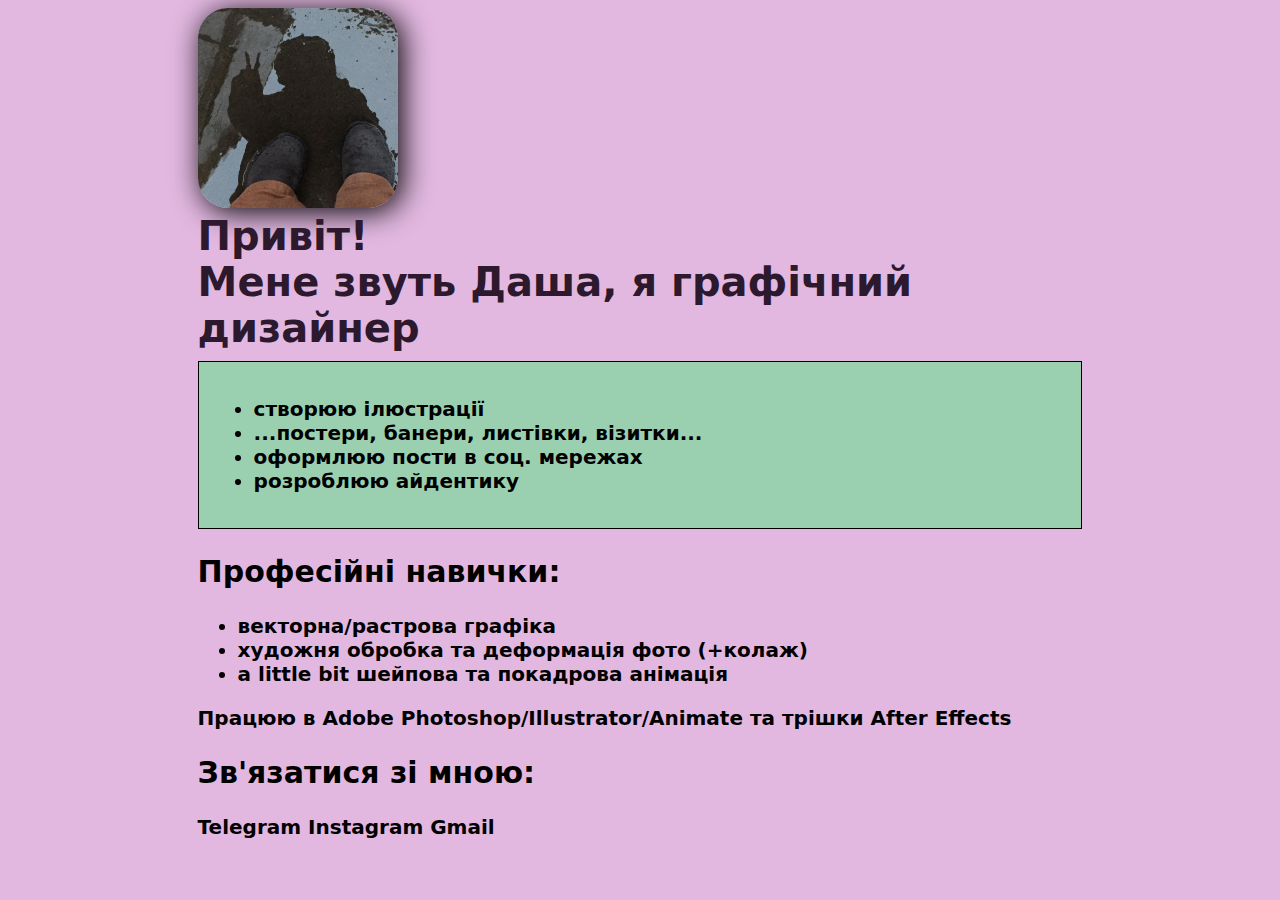
==== index.html @ 0edf74fd "deleted all unnecessary" ====
<!DOCTYPE html>
<html lang="en">
  <head>
    <meta charset="UTF-8" />
    <meta http-equiv="X-UA-Compatible" content="IE=edge" />
    <meta name="viewport" content="width=device-width, initial-scale=1.0" />
    <title>Дереко Дар'я. Портфоліо</title>
    <link rel="stylesheet" href="styles.css" />
  </head>
  <body>
    <div class="container">
      <div class="info">
        <img src="avatar.jpg" alt="Тут має бути дідькове фото" class="avatar" />
        <h1>Привіт!</h1>
        <h1>Мене звуть Даша, я графічний дизайнер</h1>
      </div>

      <div class="specialization">
        <ul>
          <li>створюю ілюстрації</li>
          <li>...постери, банери, листівки, візитки...</li>
          <li>оформлюю пости в соц. мережах</li>
          <li>розроблюю айдентику</li>
        </ul>
      </div>

      <h2>Професійні навички:</h2>
      <ul>
        <li>векторна/растрова графіка</li>
        <li>художня обробка та деформація фото (+колаж)</li>
        <li>a little bit шейпова та покадрова анімація</li>
      </ul>

      <p>
        Працюю в Adobe Photoshop/Illustrator/Animate та трішки After Effects
      </p>

      <div>
        <h2>Зв'язатися зі мною:</h2>
        <a href="https://t.me/daryadereko" target="_blank">Telegram</a>
        <a href="https://www.instagram.com/daryadereko/" target="_blank"
          >Instagram</a
        >
        <a href="d.dereko2003@gmail.com" target="_blank">Gmail</a>
      </div>
    </div>
  </body>
</html>
---- styles.css ----
@import url("https://fonts.googleapis.com/css2?family=Roboto&display=swap");

body {
  background-color: rgb(226, 184, 225);

  font-size: 20px;
  font-weight: bold;
  /* font-family: "Roboto", sans-serif; */
  font-family: system-ui, -apple-system, BlinkMacSystemFont, "Segoe UI", Roboto,
    Oxygen, Ubuntu, Cantarell, "Open Sans", "Helvetica Neue", sans-serif;
}

.avatar {
  width: 200px;
  border-radius: 30px;
  box-shadow: 4px 4px 30px rgba(0, 0, 0, 15);
}

.info h1 {
  color: rgb(45, 25, 45);
  margin: 0;
  font-style: normal;
  text-decoration: none;
  text-transform: none;
}

.container {
  max-width: 70%;
  margin: auto;
}

.specialization {
  background: rgb(154, 208, 176);
  padding: 15px;
  border: 1px solid black;
  border-bottom-style: solid;
  margin: 10px 0px;
}

a {
  color: black;
  text-decoration: none;
}

a:hover {
  color: rgb(123, 18, 113);
}
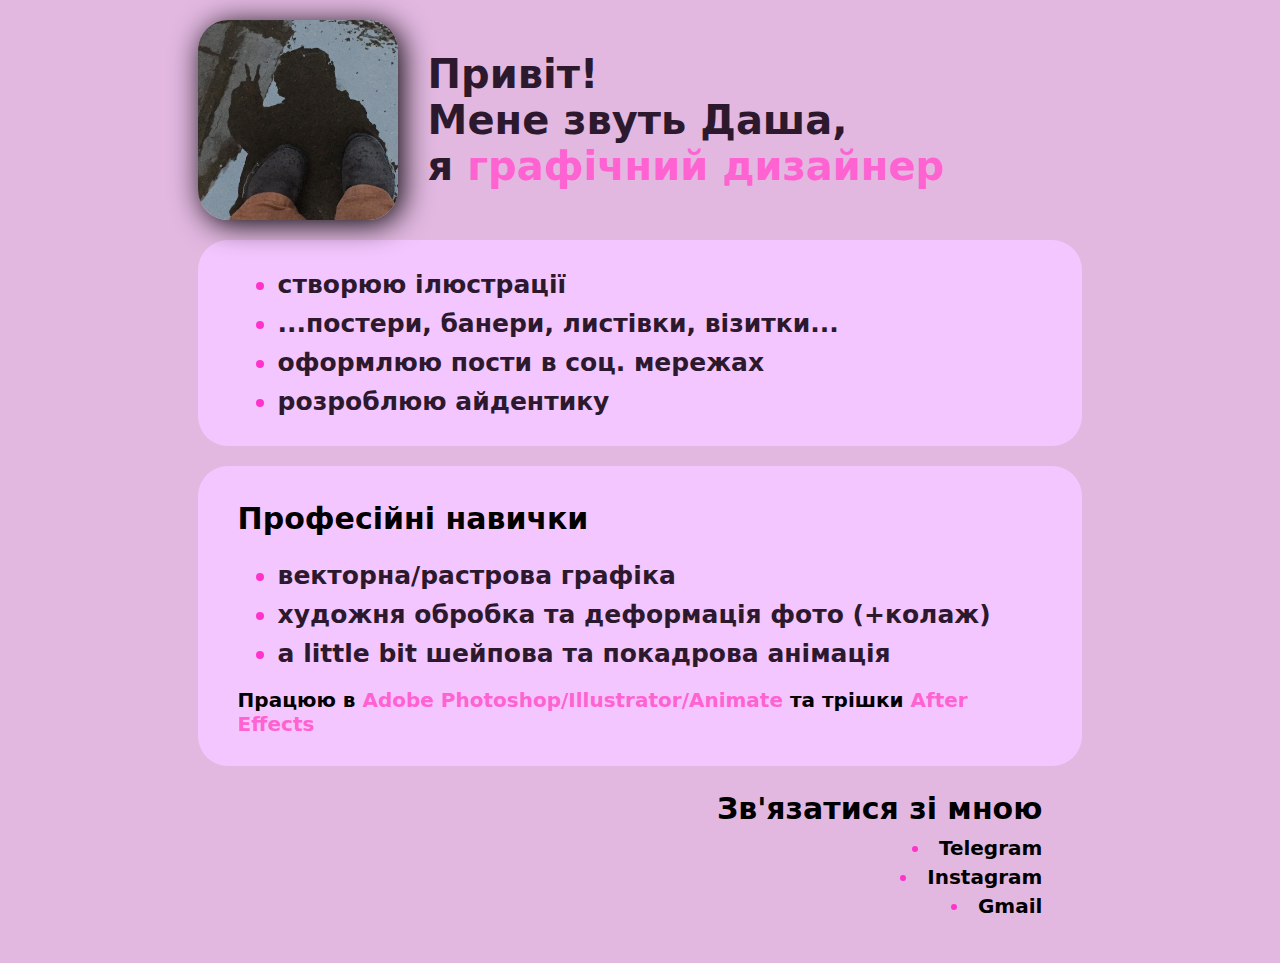
==== commit 020f1364: "/git commit -m "added favicon and modified some parts of code"" ====
--- a/index.html
+++ b/index.html
@@ -6,17 +6,28 @@
     <meta name="viewport" content="width=device-width, initial-scale=1.0" />
     <title>Дереко Дар'я. Портфоліо</title>
     <link rel="stylesheet" href="styles.css" />
+    <link type="image/x-icon" href="img/icon.ico" rel="icon" />
   </head>
   <body>
     <div class="container">
       <div class="info">
-        <img src="avatar.jpg" alt="Тут має бути дідькове фото" class="avatar" />
-        <h1>Привіт!</h1>
-        <h1>Мене звуть Даша, я графічний дизайнер</h1>
+        <img
+          src="img/avatar.jpg"
+          alt="Тут має бути дідькове фото"
+          class="avatar"
+        />
+
+        <div class="info-text">
+          <h1>
+            Привіт! <br />
+            Мене звуть Даша, <br />
+            я <span class="color-change">графічний дизайнер</span>
+          </h1>
+        </div>
       </div>
 
-      <div class="specialization">
-        <ul>
+      <div class="card">
+        <ul class="list">
           <li>створюю ілюстрації</li>
           <li>...постери, банери, листівки, візитки...</li>
           <li>оформлюю пости в соц. мережах</li>
@@ -24,24 +35,37 @@
         </ul>
       </div>
 
-      <h2>Професійні навички:</h2>
-      <ul>
-        <li>векторна/растрова графіка</li>
-        <li>художня обробка та деформація фото (+колаж)</li>
-        <li>a little bit шейпова та покадрова анімація</li>
-      </ul>
+      <div class="card">
+        <h2>Професійні навички</h2>
+        <ul class="list">
+          <li>векторна/растрова графіка</li>
+          <li>художня обробка та деформація фото (+колаж)</li>
+          <li>a little bit шейпова та покадрова анімація</li>
+        </ul>
 
-      <p>
-        Працюю в Adobe Photoshop/Illustrator/Animate та трішки After Effects
-      </p>
+        <p>
+          Працюю в
+          <span class="color-change">Adobe Photoshop/Illustrator/Animate</span>
+          та трішки
+          <span class="color-change">After Effects</span>
+        </p>
+      </div>
 
-      <div>
-        <h2>Зв'язатися зі мною:</h2>
-        <a href="https://t.me/daryadereko" target="_blank">Telegram</a>
-        <a href="https://www.instagram.com/daryadereko/" target="_blank"
-          >Instagram</a
-        >
-        <a href="d.dereko2003@gmail.com" target="_blank">Gmail</a>
+      <div class="contact">
+        <!-- <div class="card"> -->
+        <h2>Зв'язатися зі мною</h2>
+        <ul class="contact-list">
+          <li>
+            <a href="https://t.me/daryadereko" target="_blank">Telegram</a>
+          </li>
+          <li>
+            <a href="https://www.instagram.com/daryadereko/" target="_blank"
+              >Instagram</a
+            >
+          </li>
+          <li><a href="d.dereko2003@gmail.com" target="_blank">Gmail</a></li>
+        </ul>
+        <!-- </div> -->
       </div>
     </div>
   </body>
--- a/styles.css
+++ b/styles.css
@@ -4,7 +4,7 @@
   background-color: rgb(226, 184, 225);
 
   font-size: 20px;
-  font-weight: bold;
+  font-weight: bolder;
   /* font-family: "Roboto", sans-serif; */
   font-family: system-ui, -apple-system, BlinkMacSystemFont, "Segoe UI", Roboto,
     Oxygen, Ubuntu, Cantarell, "Open Sans", "Helvetica Neue", sans-serif;
@@ -16,12 +16,23 @@
   box-shadow: 4px 4px 30px rgba(0, 0, 0, 15);
 }
 
+.info {
+  display: flex;
+  margin-top: 20px;
+  margin-bottom: 20px;
+}
+
 .info h1 {
   color: rgb(45, 25, 45);
   margin: 0;
   font-style: normal;
   text-decoration: none;
   text-transform: none;
+}
+
+.info-text {
+  margin: auto;
+  margin-left: 30px;
 }
 
 .container {
@@ -37,11 +48,60 @@
   margin: 10px 0px;
 }
 
+.card {
+  background: rgb(244, 198, 255);
+  padding: 10px 40px;
+  margin-bottom: 20px;
+  border-radius: 30px;
+  /* box-shadow: 0.1px 0.1px 10px rgba(0, 0, 0, 15); */
+}
+
 a {
   color: black;
   text-decoration: none;
 }
 
 a:hover {
-  color: rgb(123, 18, 113);
+  color: #ff33cc;
 }
+
+.list {
+  padding: 0px 40px;
+  color: rgb(45, 25, 45);
+}
+
+.list li {
+  margin-bottom: 10px;
+  font-size: 25px;
+}
+
+li::marker {
+  color: #ff33cc;
+}
+
+.contact {
+  padding-right: 40px;
+  margin-bottom: 40px;
+}
+
+.contact h2 {
+  text-align: right;
+  margin-bottom: 10px;
+}
+
+.contact ul {
+  display: table;
+  list-style-position: inside;
+  text-align: right;
+  margin: auto;
+  margin-right: 0;
+  /* list-style-image: url("tg.png"); */
+}
+
+.contact li {
+  padding-bottom: 5px;
+}
+
+.color-change {
+  color: #ff62d1;
+}
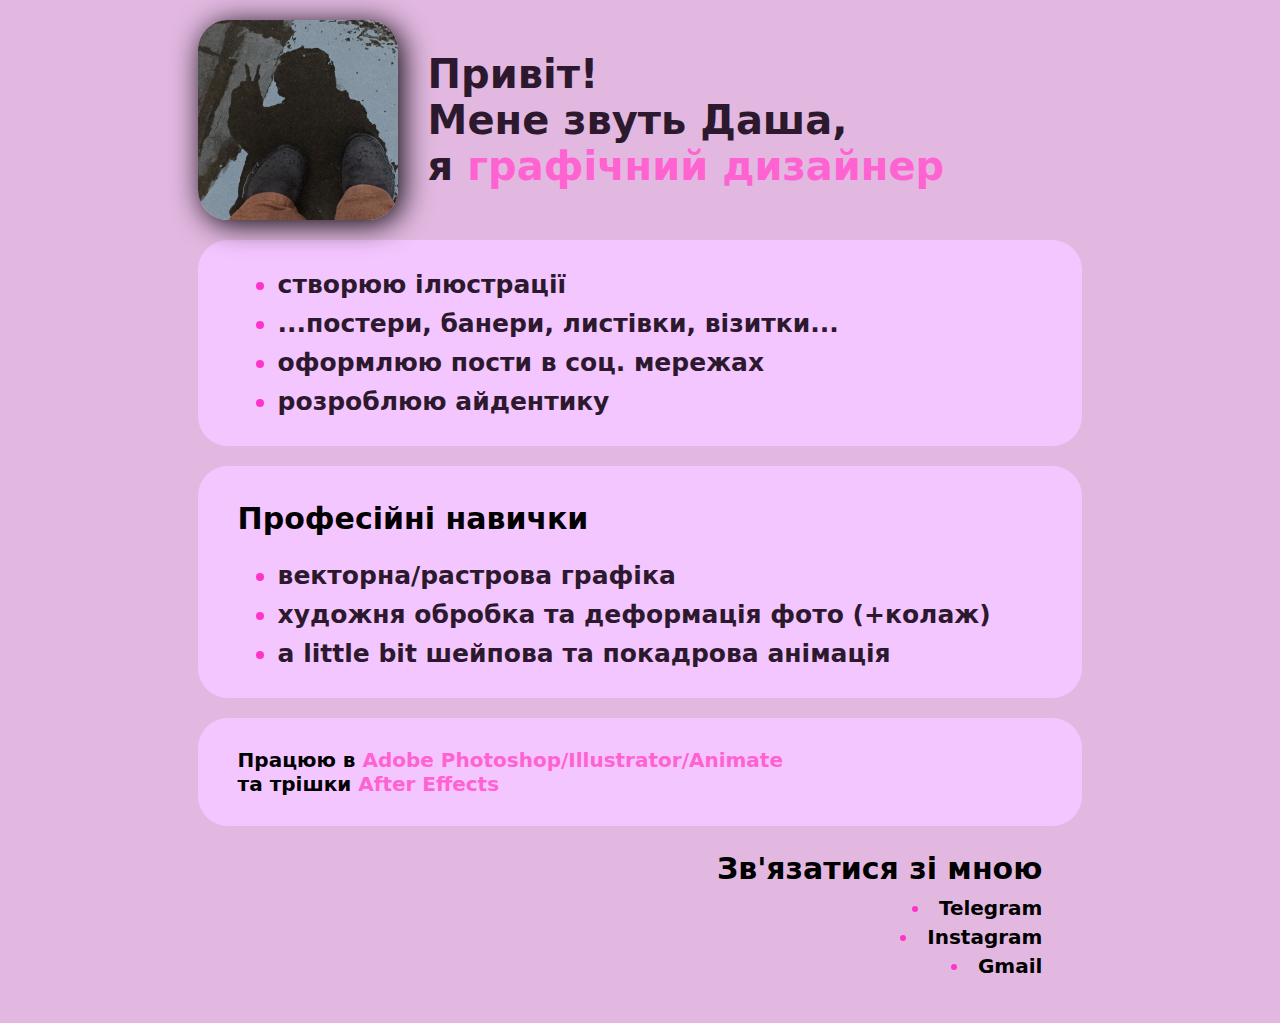
==== commit 781ff97b: "mobile adaptation 1.1" ====
--- a/index.html
+++ b/index.html
@@ -42,10 +42,12 @@
           <li>художня обробка та деформація фото (+колаж)</li>
           <li>a little bit шейпова та покадрова анімація</li>
         </ul>
-
+      </div>
+      <div class="card">
         <p>
           Працюю в
-          <span class="color-change">Adobe Photoshop/Illustrator/Animate</span>
+          <span class="color-change">Adobe Photoshop/Illustrator/Animate</span
+          ><br />
           та трішки
           <span class="color-change">After Effects</span>
         </p>
--- a/styles.css
+++ b/styles.css
@@ -105,3 +105,25 @@
 .color-change {
   color: #ff62d1;
 }
+
+@media (max-width: 700px) {
+  body {
+    font-size: medium;
+  }
+  .info {
+    text-align: center;
+    display: block;
+  }
+  .container {
+    max-width: 90%;
+  }
+  .list li {
+    font-size: 20px;
+  }
+  .card {
+    padding: 5px 20px;
+  }
+  .card h2 {
+    text-align: center;
+  }
+}
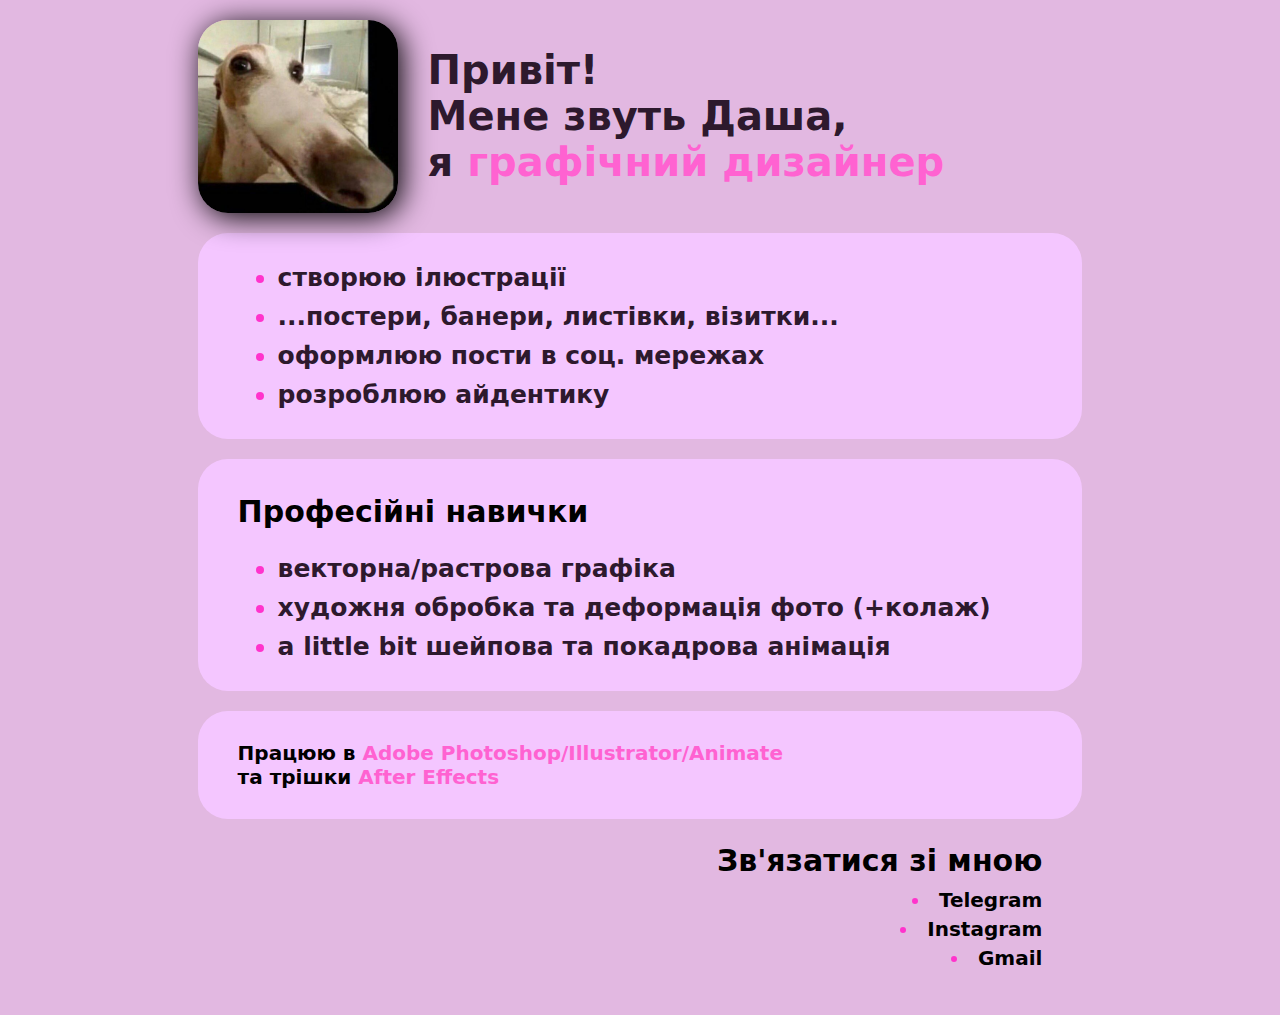
==== commit 4ae3086d: "mobile adaptation 1.2" ====
--- a/index.html
+++ b/index.html
@@ -12,7 +12,7 @@
     <div class="container">
       <div class="info">
         <img
-          src="img/avatar.jpg"
+          src="img/avatar1.jpg"
           alt="Тут має бути дідькове фото"
           class="avatar"
         />
--- a/styles.css
+++ b/styles.css
@@ -2,10 +2,8 @@
 
 body {
   background-color: rgb(226, 184, 225);
-
   font-size: 20px;
   font-weight: bolder;
-  /* font-family: "Roboto", sans-serif; */
   font-family: system-ui, -apple-system, BlinkMacSystemFont, "Segoe UI", Roboto,
     Oxygen, Ubuntu, Cantarell, "Open Sans", "Helvetica Neue", sans-serif;
 }
@@ -106,9 +104,12 @@
   color: #ff62d1;
 }
 
-@media (max-width: 700px) {
+@media (max-width: 500px) {
   body {
     font-size: medium;
+  }
+  .avatar {
+    width: 50%;
   }
   .info {
     text-align: center;
@@ -126,4 +127,9 @@
   .card h2 {
     text-align: center;
   }
+  .info-text {
+    margin: auto;
+    margin-left: 0px;
+    margin-top: 15px;
+  }
 }
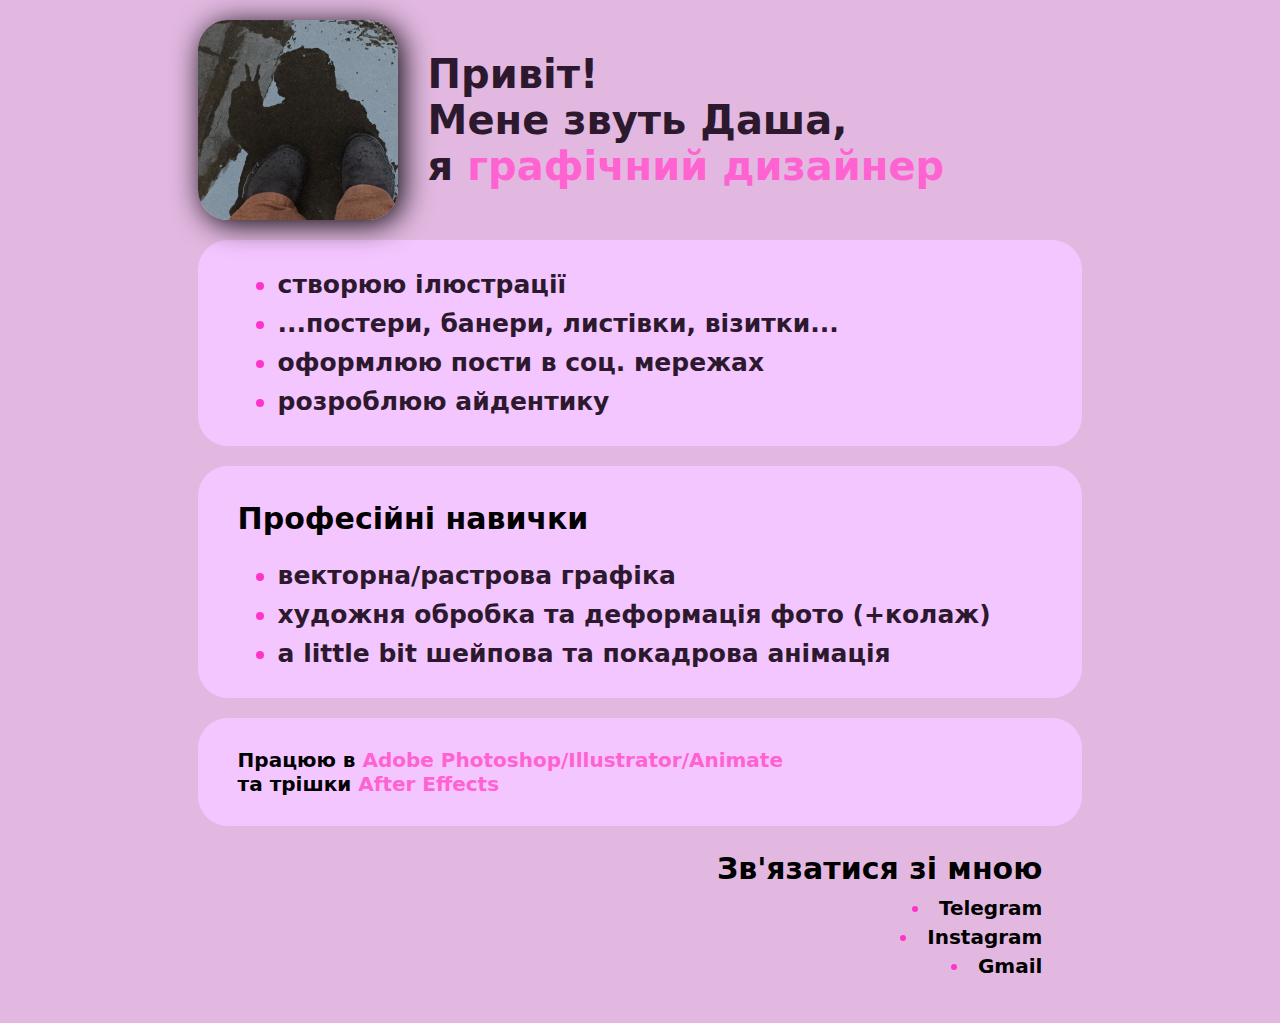
==== commit dc016e09: "changing avatar" ====
--- a/index.html
+++ b/index.html
@@ -12,7 +12,7 @@
     <div class="container">
       <div class="info">
         <img
-          src="img/avatar1.jpg"
+          src="img/avatar.jpg"
           alt="Тут має бути дідькове фото"
           class="avatar"
         />
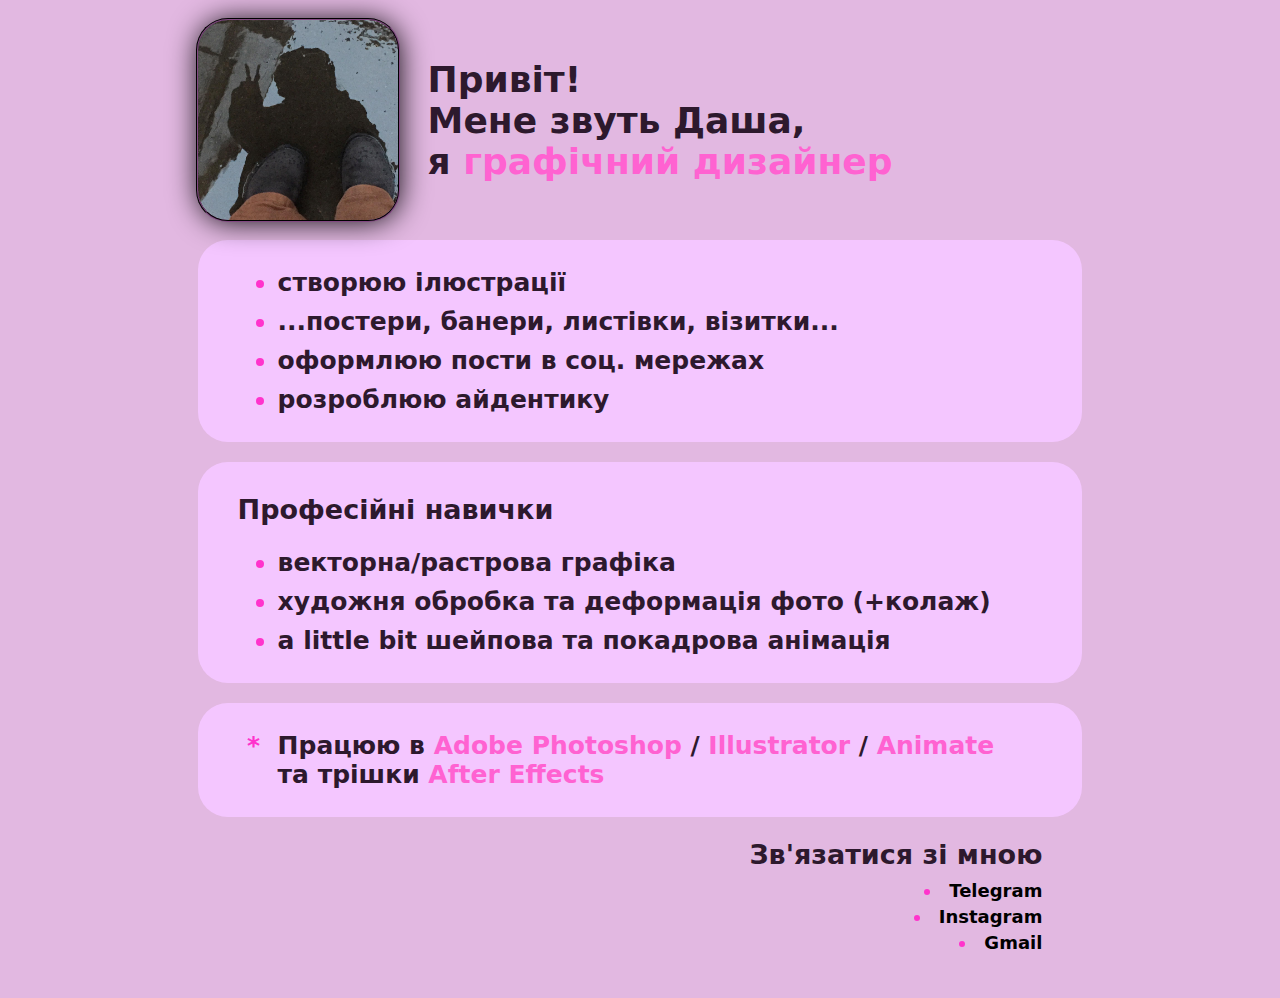
==== commit 9b03f84d: "mobile adaptation 1.3" ====
--- a/index.html
+++ b/index.html
@@ -44,17 +44,19 @@
         </ul>
       </div>
       <div class="card">
-        <p>
-          Працюю в
-          <span class="color-change">Adobe Photoshop/Illustrator/Animate</span
-          ><br />
-          та трішки
-          <span class="color-change">After Effects</span>
-        </p>
+        <ul class="list modify-list">
+          <li>
+            Працюю в
+            <span class="color-change">Adobe Photoshop</span> /
+            <span class="color-change">Illustrator</span> /
+            <span class="color-change">Animate</span><br />
+            та трішки
+            <span class="color-change">After Effects</span>
+          </li>
+        </ul>
       </div>
 
       <div class="contact">
-        <!-- <div class="card"> -->
         <h2>Зв'язатися зі мною</h2>
         <ul class="contact-list">
           <li>
@@ -67,7 +69,6 @@
           </li>
           <li><a href="d.dereko2003@gmail.com" target="_blank">Gmail</a></li>
         </ul>
-        <!-- </div> -->
       </div>
     </div>
   </body>
--- a/styles.css
+++ b/styles.css
@@ -2,7 +2,7 @@
 
 body {
   background-color: rgb(226, 184, 225);
-  font-size: 20px;
+  font-size: 2vh;
   font-weight: bolder;
   font-family: system-ui, -apple-system, BlinkMacSystemFont, "Segoe UI", Roboto,
     Oxygen, Ubuntu, Cantarell, "Open Sans", "Helvetica Neue", sans-serif;
@@ -11,7 +11,10 @@
 .avatar {
   width: 200px;
   border-radius: 30px;
-  box-shadow: 4px 4px 30px rgba(0, 0, 0, 15);
+  box-shadow: 1px 1px 30px rgba(0, 0, 0, 15);
+  outline-style: groove;
+  outline-width: 0.15rem;
+  outline-color: rgb(45, 25, 45);
 }
 
 .info {
@@ -38,19 +41,12 @@
   margin: auto;
 }
 
-.specialization {
-  background: rgb(154, 208, 176);
-  padding: 15px;
-  border: 1px solid black;
-  border-bottom-style: solid;
-  margin: 10px 0px;
-}
-
 .card {
   background: rgb(244, 198, 255);
   padding: 10px 40px;
   margin-bottom: 20px;
   border-radius: 30px;
+  color: rgb(45, 25, 45);
   /* box-shadow: 0.1px 0.1px 10px rgba(0, 0, 0, 15); */
 }
 
@@ -71,15 +67,22 @@
 .list li {
   margin-bottom: 10px;
   font-size: 25px;
+  word-break: normal;
 }
 
 li::marker {
   color: #ff33cc;
 }
 
+.modify-list {
+  list-style-type: "*  ";
+  list-style-position: outside;
+}
+
 .contact {
   padding-right: 40px;
   margin-bottom: 40px;
+  color: rgb(45, 25, 45);
 }
 
 .contact h2 {
@@ -98,6 +101,7 @@
 
 .contact li {
   padding-bottom: 5px;
+  color: rgb(45, 25, 45);
 }
 
 .color-change {
@@ -122,7 +126,7 @@
     font-size: 20px;
   }
   .card {
-    padding: 5px 20px;
+    padding: 5px 10px;
   }
   .card h2 {
     text-align: center;
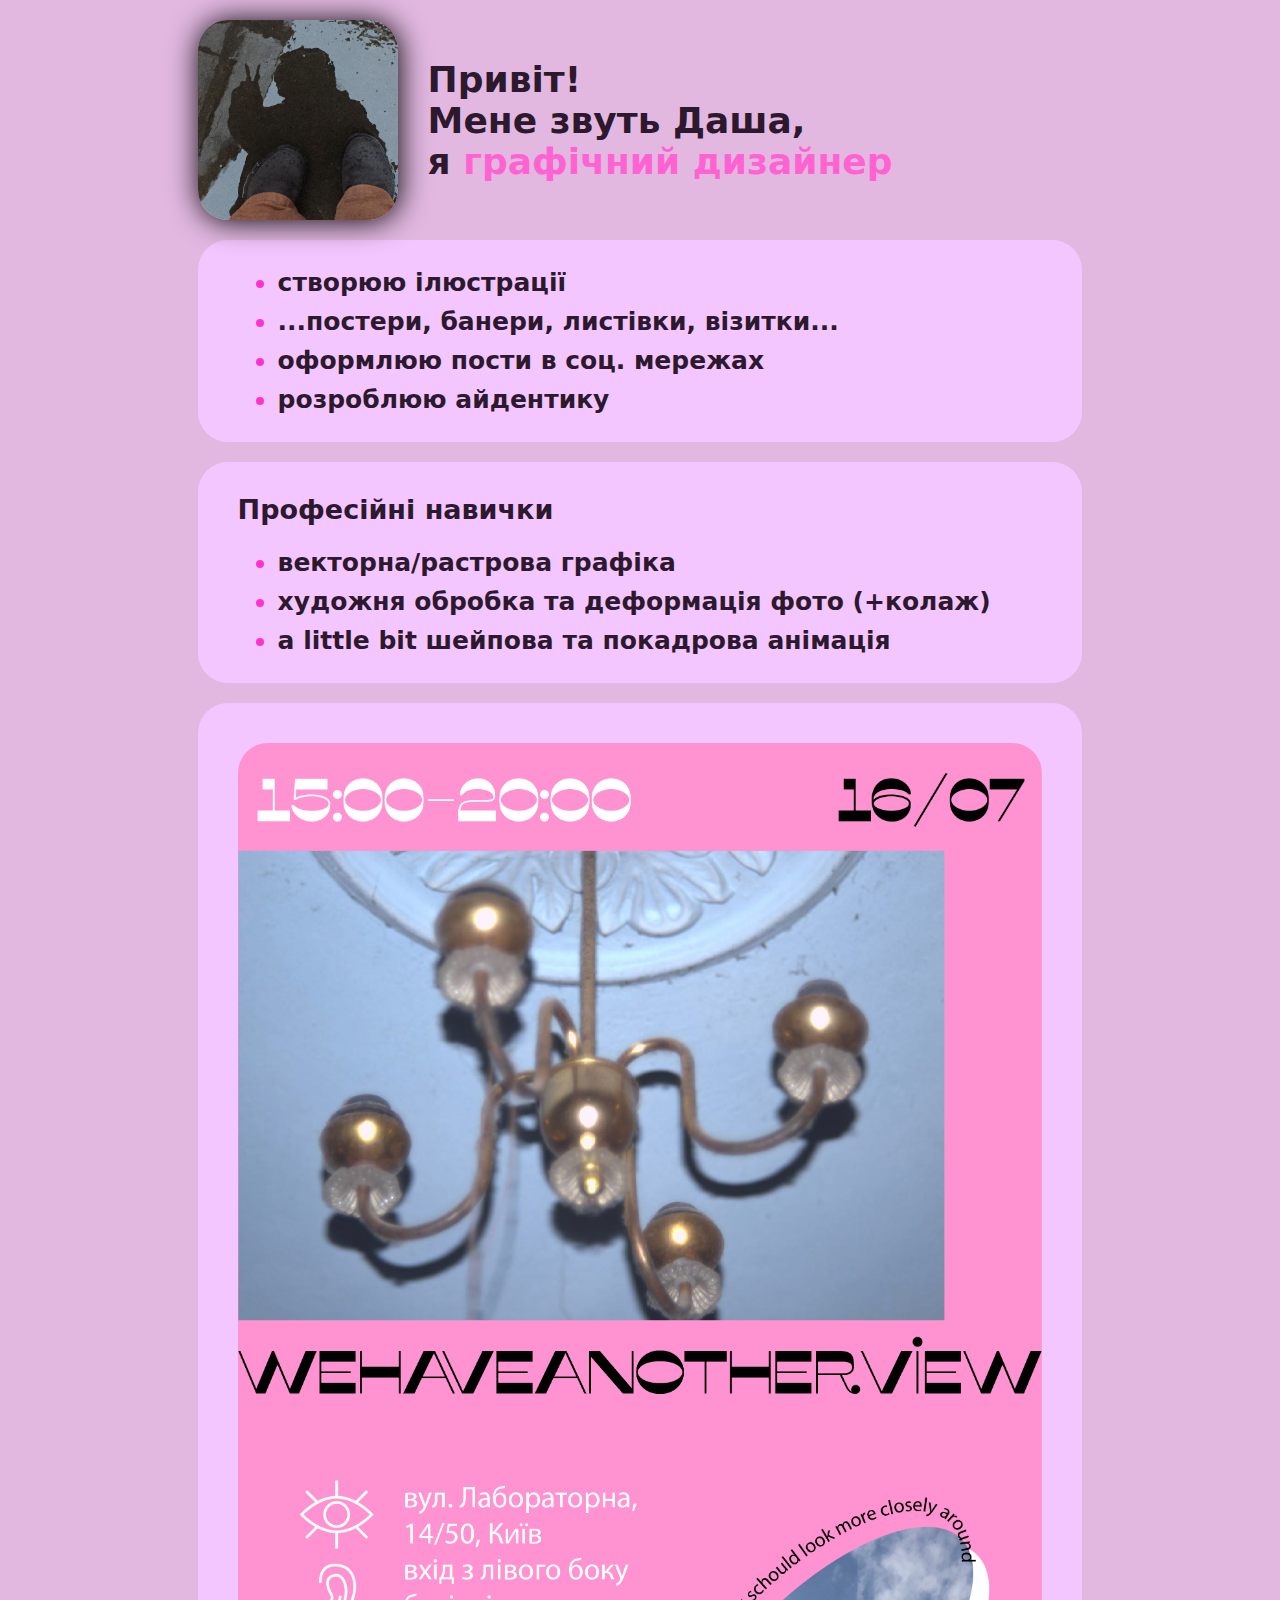
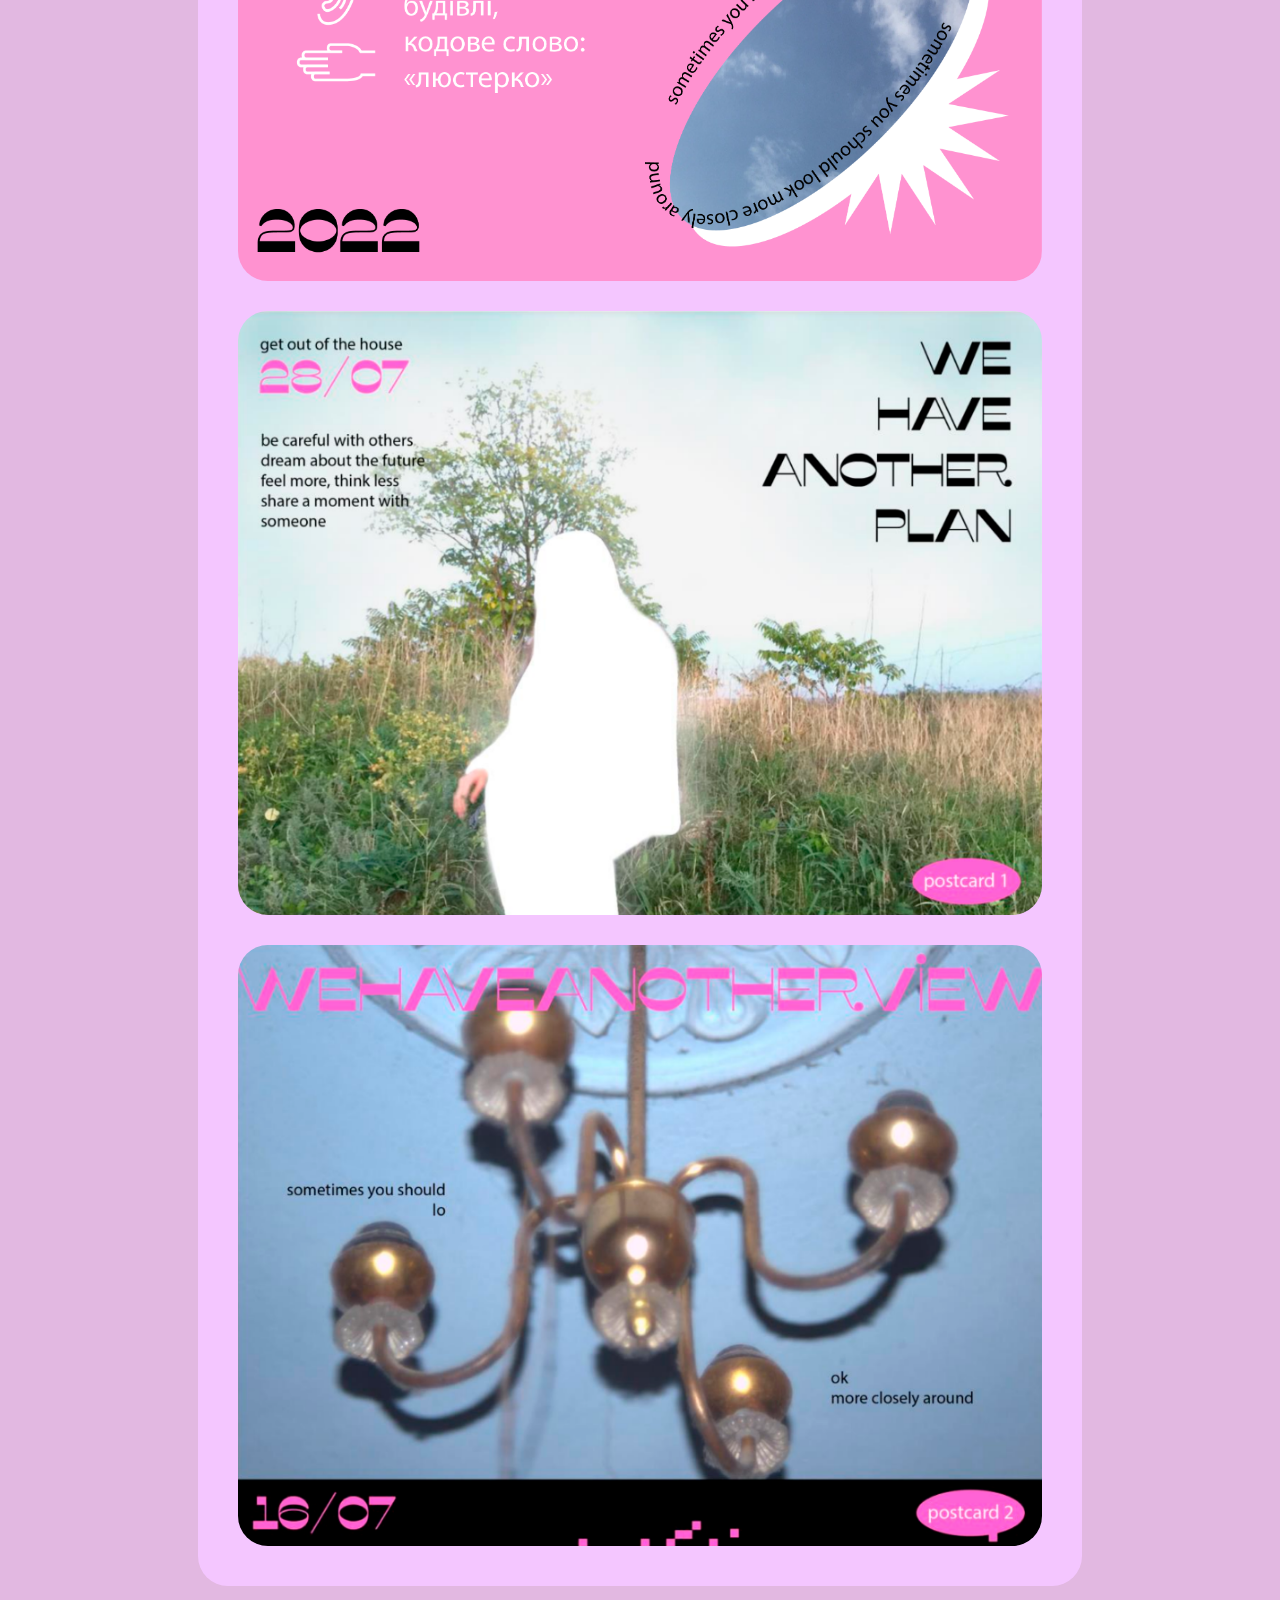
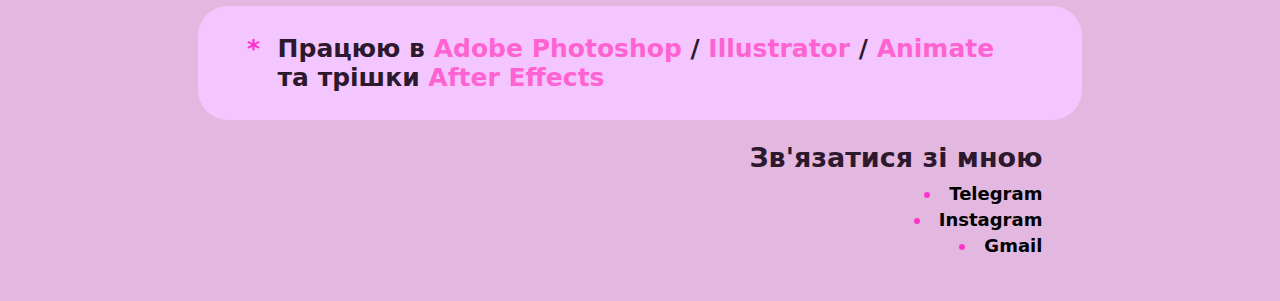
==== commit 7c5a07d9: "adding examples of work" ====
--- a/index.html
+++ b/index.html
@@ -43,6 +43,13 @@
           <li>a little bit шейпова та покадрова анімація</li>
         </ul>
       </div>
+
+      <div class="card">
+        <img src="img/ref1.png" alt="reference work 1" class="references" />
+        <img src="img/ref2.png" alt="reference work 2" class="references" />
+        <img src="img/ref3.png" alt="reference work 3" class="references" />
+      </div>
+
       <div class="card">
         <ul class="list modify-list">
           <li>
--- a/styles.css
+++ b/styles.css
@@ -12,9 +12,6 @@
   width: 200px;
   border-radius: 30px;
   box-shadow: 1px 1px 30px rgba(0, 0, 0, 15);
-  outline-style: groove;
-  outline-width: 0.15rem;
-  outline-color: rgb(45, 25, 45);
 }
 
 .info {
@@ -48,6 +45,15 @@
   border-radius: 30px;
   color: rgb(45, 25, 45);
   /* box-shadow: 0.1px 0.1px 10px rgba(0, 0, 0, 15); */
+}
+
+.references {
+  display: grid;
+  grid-template-columns: repeat(auto-fit, minmax(100px, 1fr));
+  grid-template-rows: repeat(2, 1fr);
+  width: 100%;
+  margin: 30px 0px;
+  border-radius: 30px;
 }
 
 a {
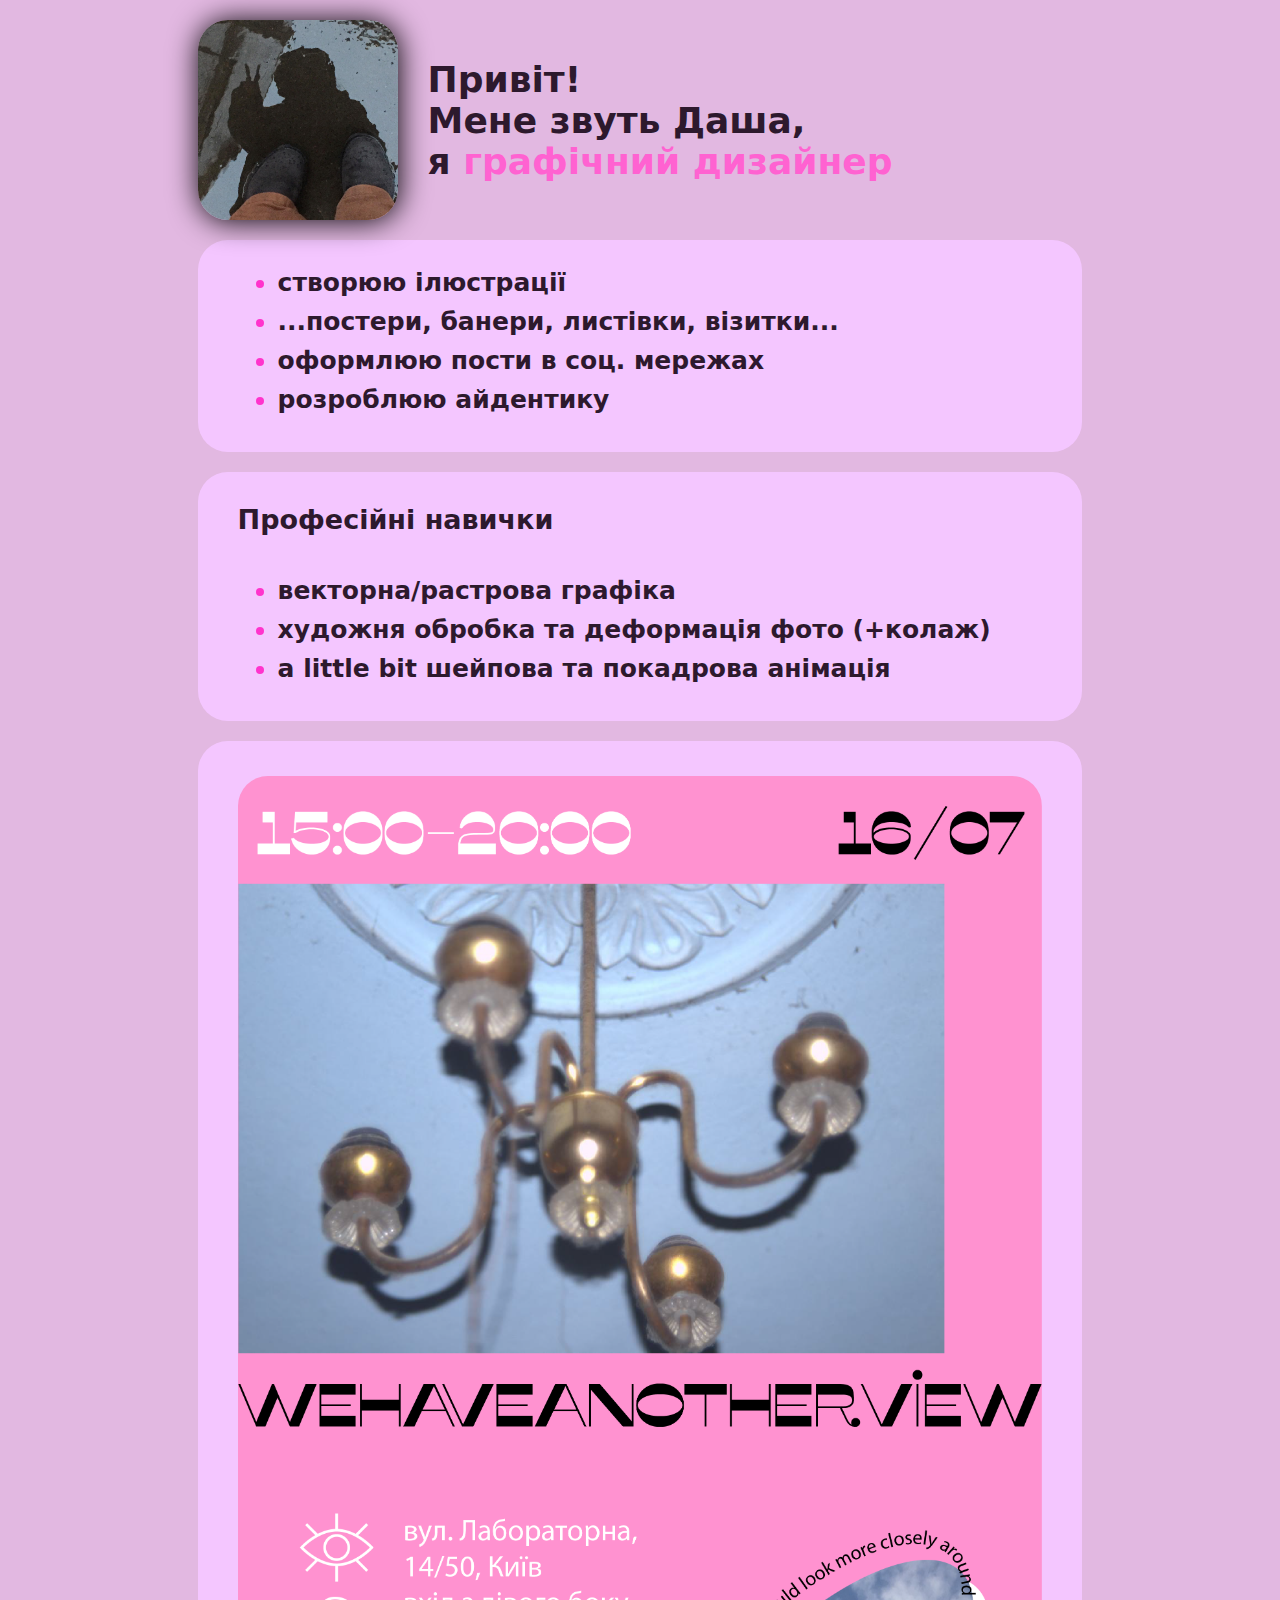
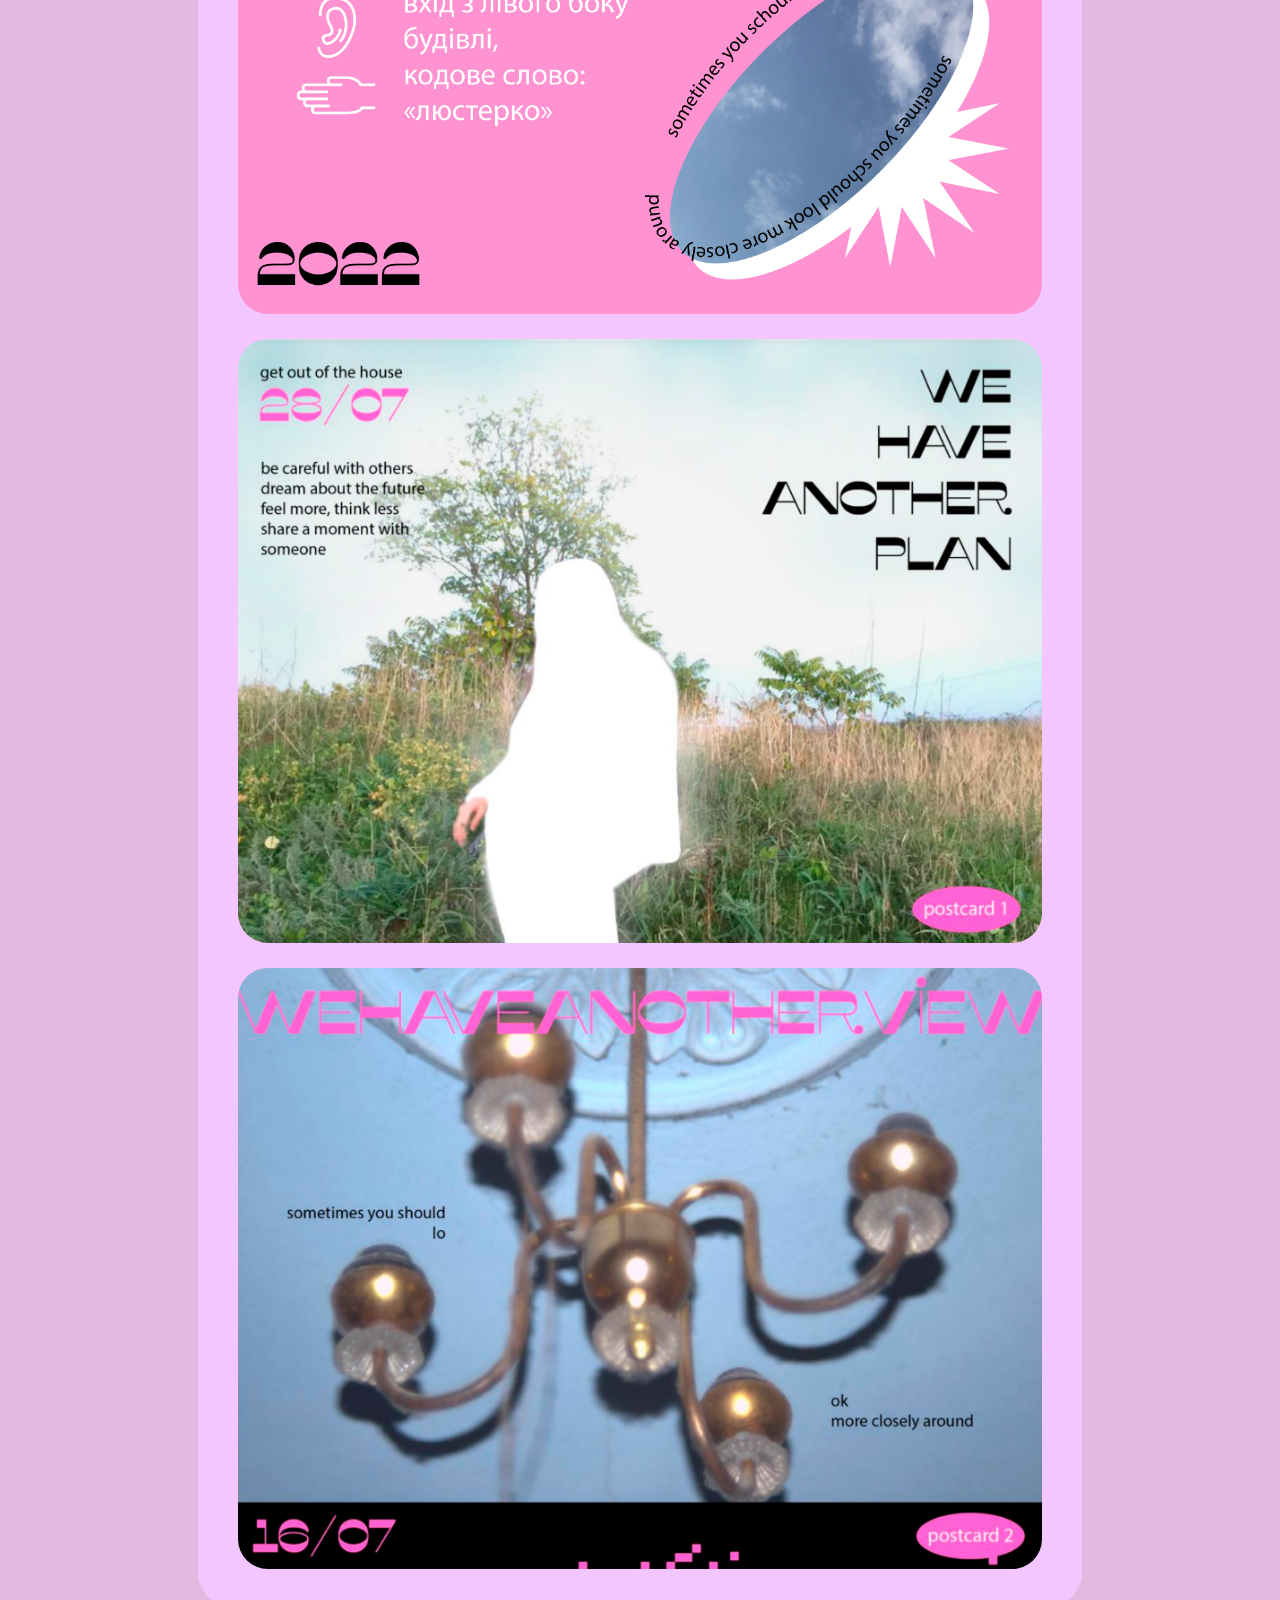
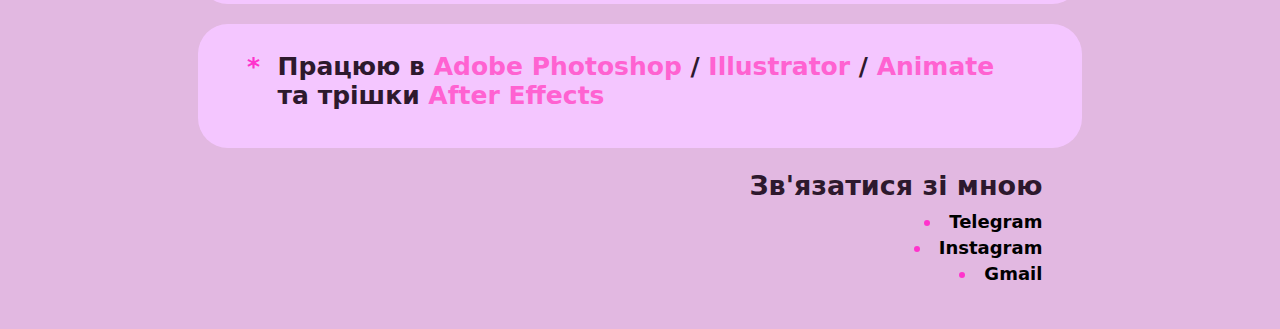
==== commit c2bdb229: "mobile adaptation 1.4" ====
--- a/index.html
+++ b/index.html
@@ -45,9 +45,9 @@
       </div>
 
       <div class="card">
-        <img src="img/ref1.png" alt="reference work 1" class="references" />
-        <img src="img/ref2.png" alt="reference work 2" class="references" />
-        <img src="img/ref3.png" alt="reference work 3" class="references" />
+        <img src="img/ref1.png" alt="reference work 1" />
+        <img src="img/ref2.png" alt="reference work 2" />
+        <img src="img/ref3.png" alt="reference work 3" />
       </div>
 
       <div class="card">
--- a/styles.css
+++ b/styles.css
@@ -39,21 +39,23 @@
 }
 
 .card {
+  display: flex;
+  flex-direction: column;
   background: rgb(244, 198, 255);
   padding: 10px 40px;
   margin-bottom: 20px;
   border-radius: 30px;
   color: rgb(45, 25, 45);
-  /* box-shadow: 0.1px 0.1px 10px rgba(0, 0, 0, 15); */
 }
 
-.references {
-  display: grid;
-  grid-template-columns: repeat(auto-fit, minmax(100px, 1fr));
-  grid-template-rows: repeat(2, 1fr);
-  width: 100%;
-  margin: 30px 0px;
+.card img {
+  max-width: 100%;
+  margin-bottom: 25px;
   border-radius: 30px;
+}
+
+.card img:first-child {
+  margin-top: 25px;
 }
 
 a {
@@ -114,7 +116,7 @@
   color: #ff62d1;
 }
 
-@media (max-width: 500px) {
+@media (max-width: 600px) {
   body {
     font-size: medium;
   }
@@ -137,6 +139,16 @@
   .card h2 {
     text-align: center;
   }
+  .card img {
+    margin: 10px 10px 5px 10px;
+    border-radius: 20px;
+  }
+  .card img:first-child {
+    margin-top: 15px;
+  }
+  .card img:last-child {
+    margin-bottom: 15px;
+  }
   .info-text {
     margin: auto;
     margin-left: 0px;
